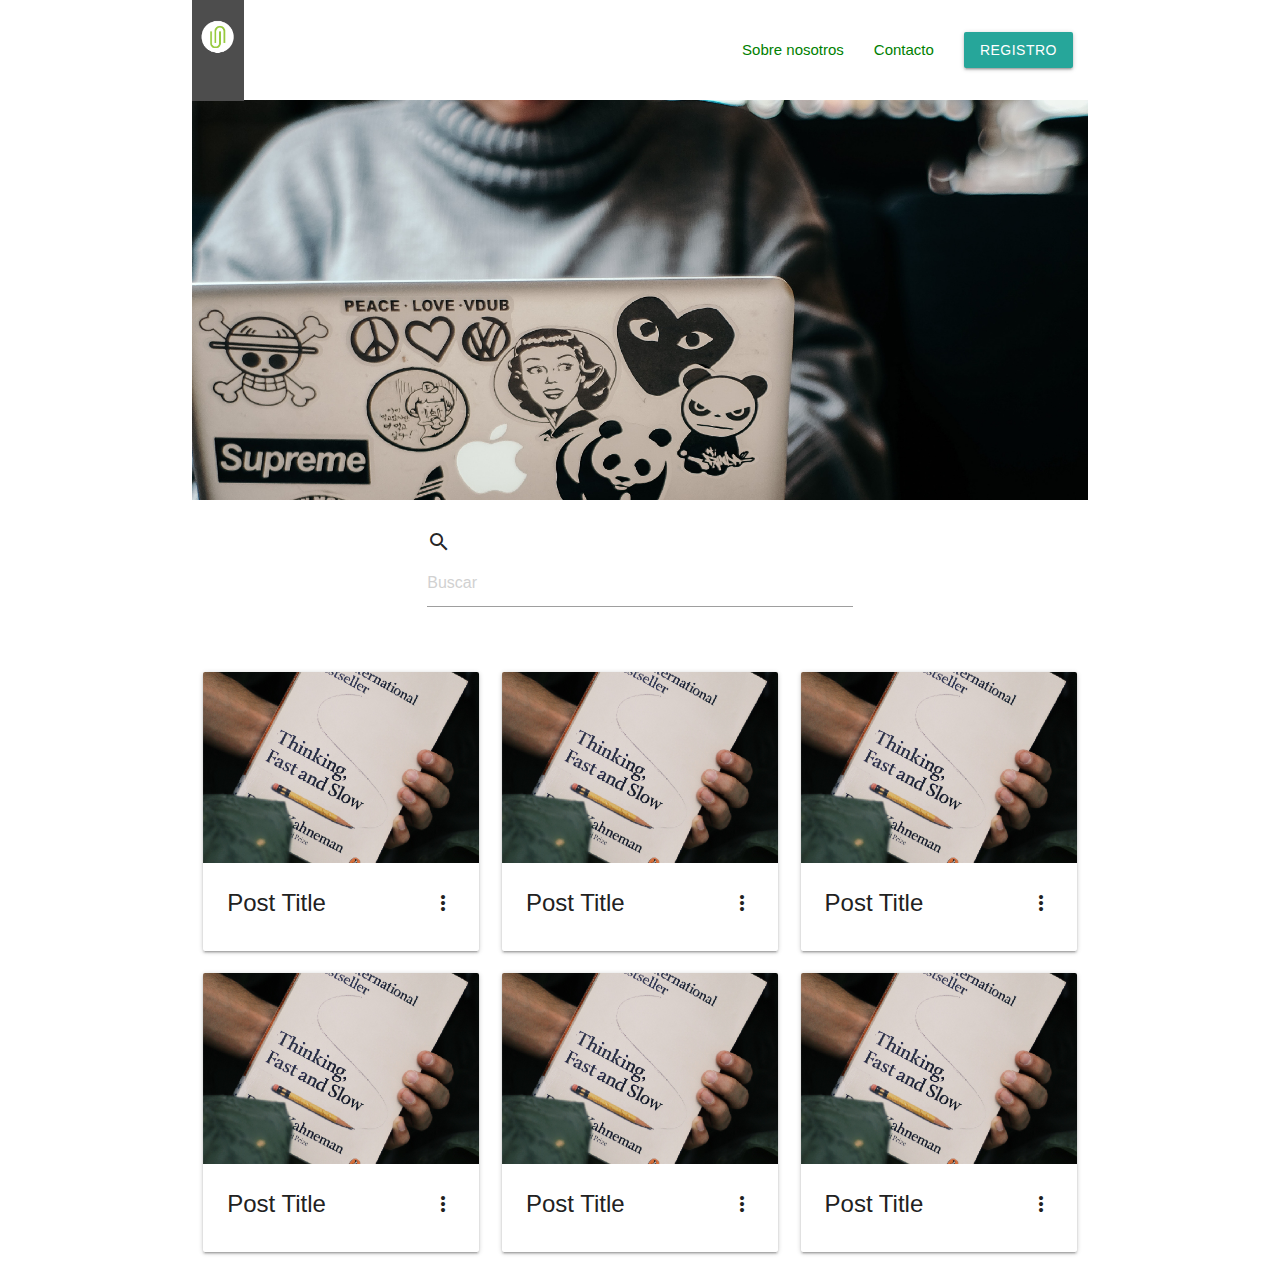
==== index.html @ 3c6ba51d "Estilizando header y cards" ====
<!DOCTYPE html>
<html lang="es">
<head>
    <meta charset="UTF-8">
    <meta name="viewport" content="width=device-width, initial-scale=1.0">
    <title>Mi blog</title>
    <!--Import Google Icon Font-->
    <link href="https://fonts.googleapis.com/icon?family=Material+Icons" rel="stylesheet">
    <!-- Compiled and minified CSS -->
    <link rel="stylesheet" href="https://cdnjs.cloudflare.com/ajax/libs/materialize/1.0.0/css/materialize.min.css">
    <link rel="stylesheet" href="css/main.css">
</head>
<body>
    <header>
        <nav class="container">
            <a href="#" class="brand-logo valign-wrapper">
                <img class="responsive-img left" src="assets/img/Logo.jpg" alt="Logo de blog">
            </a>
            <ul class="right valign-wrapper">
                <li>
                    <a href="#">Sobre nosotros</a>
                </li>
                <li>
                    <a href="#">Contacto</a>
                </li>
                <li>
                    <a class="btn" href="#">Registro</a>
                </li>
            </ul>
        </nav>
        <section class="header-main-pic container"></section>
    </header>
    <main class="container">
        <section >
            <div class="section">
                <div class="row">
                    <div class="col m6 offset-m3 offset-s2 input-field input-container">
                        <i class="material-icons">search</i>
                        <input id="search" type="text" placeholder="Buscar">
                    </div>
                </div>
            </div>
        </section>
        <section>
            <div class="row">
                <article class="col s12 m6 l4">
                    <div class="card">
                        <div class="card-image waves-effect waves-block waves-light">
                            <img src="assets/img/card1.jpg" alt="Imagen de primera card">
                        </div>
                        <div class="card-content">
                            <span class="card-title grey-text activator text-darken-4">
                                Post Title <i class="material-icons right">more_vert</i>
                            </span>
                        </div>
                        <div class="card-reveal">
                            <span class="card-title text-darken-4">Post Title <i class="material-icons right">close</i></span>
                            <p>Here is some more information about this product that is only revealed once clicked on.</p>
                            <a class="waves-effect waves-teal btn-flat teal lighten-5 right" href="post.html"> ir </a>
                        </div>
                    </div>
                </article>
                <article class="col s12 m6 l4">
                    <div class="card">
                        <div class="card-image waves-effect waves-block waves-light">
                            <img src="assets/img/card1.jpg" alt="Imagen de primera card">
                        </div>
                        <div class="card-content">
                            <span class="card-title grey-text activator text-darken-4">
                                Post Title <i class="material-icons right">more_vert</i>
                            </span>
                        </div>
                        <div class="card-reveal">
                            <span class="card-title text-darken-4">Post Title <i class="material-icons right">close</i></span>
                            <p>Here is some more information about this product that is only revealed once clicked on.</p>
                            <a class="waves-effect waves-teal btn-flat teal lighten-5 right" href="post.html"> ir </a>
                        </div>
                    </div>
                </article>
                <article class="col s12 m6 l4">
                    <div class="card">
                        <div class="card-image waves-effect waves-block waves-light">
                            <img src="assets/img/card1.jpg" alt="Imagen de primera card">
                        </div>
                        <div class="card-content">
                            <span class="card-title grey-text activator text-darken-4">
                                Post Title <i class="material-icons right">more_vert</i>
                            </span>
                        </div>
                        <div class="card-reveal">
                            <span class="card-title text-darken-4">Post Title <i class="material-icons right">close</i></span>
                            <p>Here is some more information about this product that is only revealed once clicked on.</p>
                            <a class="waves-effect waves-teal btn-flat teal lighten-5 right" href="post.html"> ir </a>
                        </div>
                    </div>
                </article>
                <article class="col s12 m6 l4">
                    <div class="card">
                        <div class="card-image waves-effect waves-block waves-light">
                            <img src="assets/img/card1.jpg" alt="Imagen de primera card">
                        </div>
                        <div class="card-content">
                            <span class="card-title grey-text activator text-darken-4">
                                Post Title <i class="material-icons right">more_vert</i>
                            </span>
                        </div>
                        <div class="card-reveal">
                            <span class="card-title text-darken-4">Post Title <i class="material-icons right">close</i></span>
                            <p>Here is some more information about this product that is only revealed once clicked on.</p>
                            <a class="waves-effect waves-teal btn-flat teal lighten-5 right" href="post.html"> ir </a>
                        </div>
                    </div>
                </article>
                <article class="col s12 m6 l4">
                    <div class="card">
                        <div class="card-image waves-effect waves-block waves-light">
                            <img src="assets/img/card1.jpg" alt="Imagen de primera card">
                        </div>
                        <div class="card-content">
                            <span class="card-title grey-text activator text-darken-4">
                                Post Title <i class="material-icons right">more_vert</i>
                            </span>
                        </div>
                        <div class="card-reveal">
                            <span class="card-title text-darken-4">Post Title <i class="material-icons right">close</i></span>
                            <p>Here is some more information about this product that is only revealed once clicked on.</p>
                            <a class="waves-effect waves-teal btn-flat teal lighten-5 right" href="post.html"> ir </a>
                        </div>
                    </div>
                </article>
                <article class="col s12 m6 l4">
                    <div class="card">
                        <div class="card-image waves-effect waves-block waves-light">
                            <img src="assets/img/card1.jpg" alt="Imagen de primera card">
                        </div>
                        <div class="card-content">
                            <span class="card-title grey-text activator text-darken-4">
                                Post Title <i class="material-icons right">more_vert</i>
                            </span>
                        </div>
                        <div class="card-reveal">
                            <span class="card-title text-darken-4">Post Title <i class="material-icons right">close</i></span>
                            <p>Here is some more information about this product that is only revealed once clicked on.</p>
                            <a class="waves-effect waves-teal btn-flat teal lighten-5 right" href="post.html"> ir </a>
                        </div>
                    </div>
                </article>
            </div>
        </section>
    </main>
    <footer>

    </footer>

    <!-- Compiled and minified JavaScript -->
    <script src="https://cdnjs.cloudflare.com/ajax/libs/materialize/1.0.0/js/materialize.min.js"></script>
</body>
</html>
---- css/main.css ----
body{
    margin: 0;
    padding: 0;
    display: flex;
    min-height: 100vh;
    flex-direction: column;
}

header{
    height: 500px;
}

header nav{
    height: 100px;
    background-color: white;
    box-shadow: none;
}

nav .brand-logo {
    height: 100px;
    left: 15%;
}

nav .brand-logo img{
    width: 52px;
}

header nav ul{
    height: inherit;
}

header ul a{
    color: green;
}

.header-main-pic{
    /* width: 100%; */
    height: 400px;
    background-image: url("../assets/img/Banner.jpg");   
    background-repeat: no-repeat;
    background-position: center;
    background-size: cover;
}

.buscador{
    margin-bottom: 2px;
}
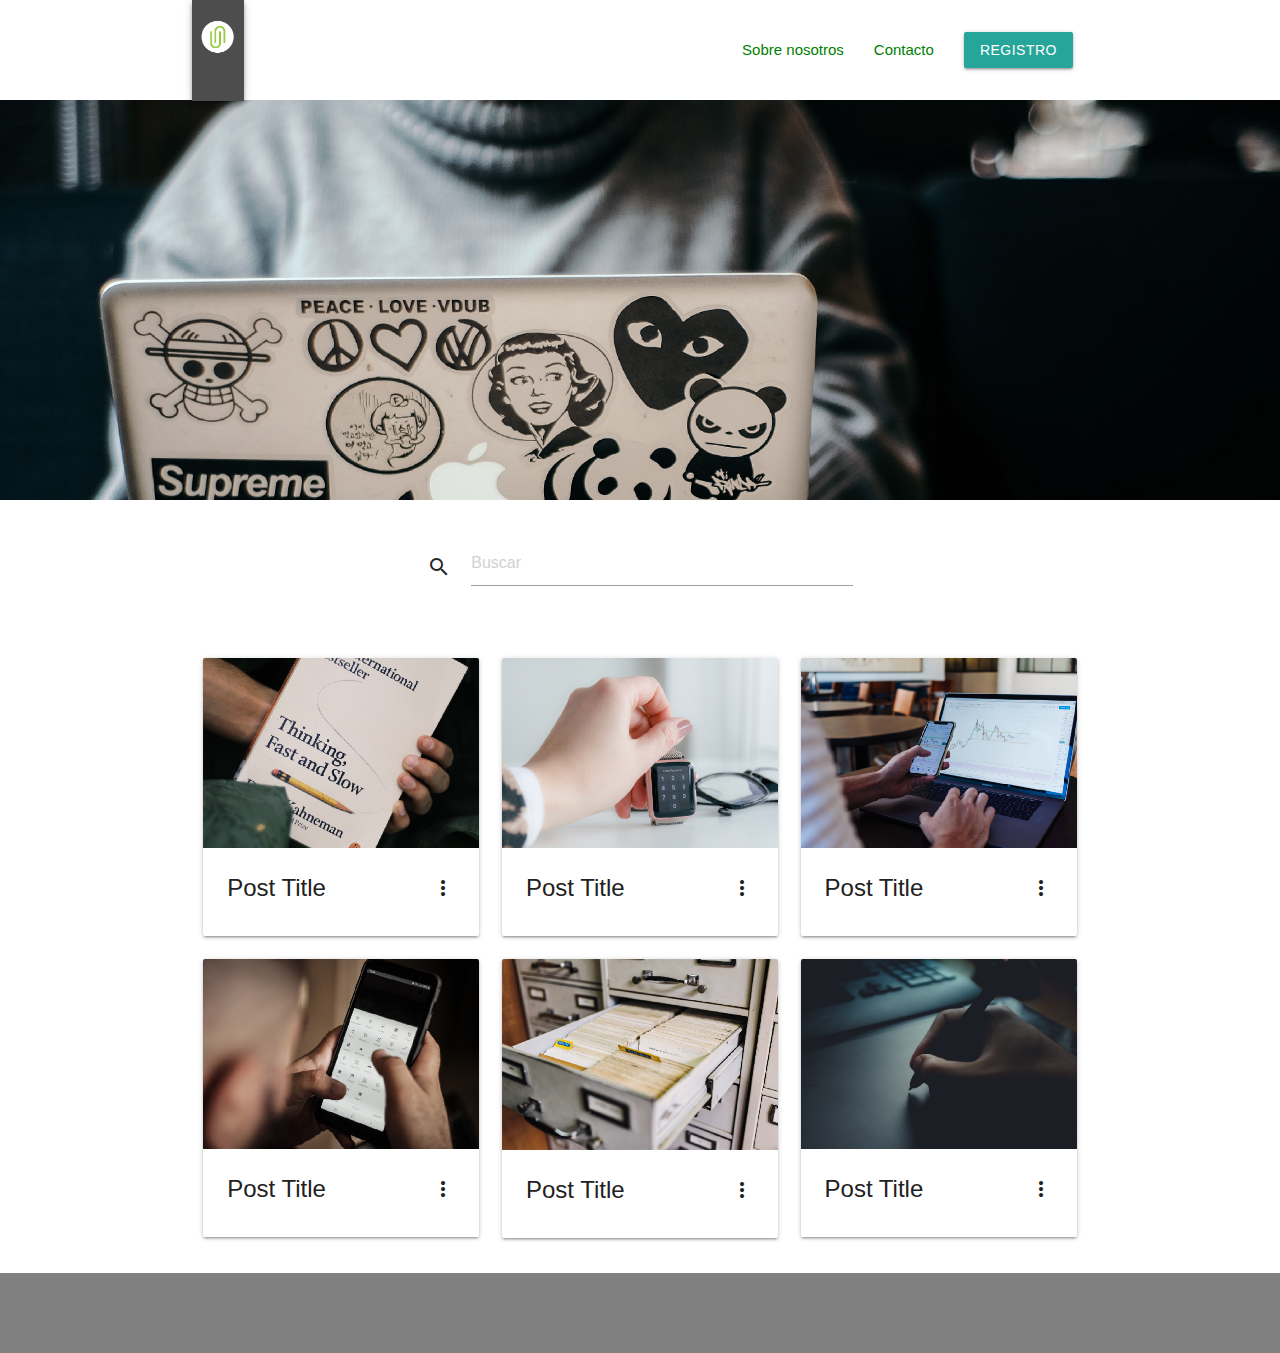
==== commit eb5460c0: "cambio de imagenes y footer agregado" ====
--- a/index.html
+++ b/index.html
@@ -14,7 +14,7 @@
     <header>
         <nav class="container">
             <a href="#" class="brand-logo valign-wrapper">
-                <img class="responsive-img left" src="assets/img/Logo.jpg" alt="Logo de blog">
+                <img class="responsive-img left z-depth-2" src="assets/img/Logo.jpg" alt="Logo de blog">
             </a>
             <ul class="right valign-wrapper">
                 <li>
@@ -31,10 +31,10 @@
         <section class="header-main-pic container"></section>
     </header>
     <main class="container">
-        <section >
+        <section>
             <div class="section">
                 <div class="row">
-                    <div class="col m6 offset-m3 offset-s2 input-field input-container">
+                    <div class="col m6 input-field input-container">
                         <i class="material-icons">search</i>
                         <input id="search" type="text" placeholder="Buscar">
                     </div>
@@ -63,7 +63,7 @@
                 <article class="col s12 m6 l4">
                     <div class="card">
                         <div class="card-image waves-effect waves-block waves-light">
-                            <img src="assets/img/card1.jpg" alt="Imagen de primera card">
+                            <img src="assets/img/card2.jpg" alt="Imagen de primera card">
                         </div>
                         <div class="card-content">
                             <span class="card-title grey-text activator text-darken-4">
@@ -80,7 +80,7 @@
                 <article class="col s12 m6 l4">
                     <div class="card">
                         <div class="card-image waves-effect waves-block waves-light">
-                            <img src="assets/img/card1.jpg" alt="Imagen de primera card">
+                            <img src="assets/img/card3.jpg" alt="Imagen de primera card">
                         </div>
                         <div class="card-content">
                             <span class="card-title grey-text activator text-darken-4">
@@ -97,7 +97,7 @@
                 <article class="col s12 m6 l4">
                     <div class="card">
                         <div class="card-image waves-effect waves-block waves-light">
-                            <img src="assets/img/card1.jpg" alt="Imagen de primera card">
+                            <img src="assets/img/card4.jpg" alt="Imagen de primera card">
                         </div>
                         <div class="card-content">
                             <span class="card-title grey-text activator text-darken-4">
@@ -114,7 +114,7 @@
                 <article class="col s12 m6 l4">
                     <div class="card">
                         <div class="card-image waves-effect waves-block waves-light">
-                            <img src="assets/img/card1.jpg" alt="Imagen de primera card">
+                            <img src="assets/img/card5.jpg" alt="Imagen de primera card">
                         </div>
                         <div class="card-content">
                             <span class="card-title grey-text activator text-darken-4">
@@ -131,7 +131,7 @@
                 <article class="col s12 m6 l4">
                     <div class="card">
                         <div class="card-image waves-effect waves-block waves-light">
-                            <img src="assets/img/card1.jpg" alt="Imagen de primera card">
+                            <img src="assets/img/card6.jpg" alt="Imagen de primera card">
                         </div>
                         <div class="card-content">
                             <span class="card-title grey-text activator text-darken-4">
@@ -148,7 +148,7 @@
             </div>
         </section>
     </main>
-    <footer>
+    <footer class="page-footer">
 
     </footer>
 
--- a/css/main.css
+++ b/css/main.css
@@ -34,7 +34,7 @@
 }
 
 .header-main-pic{
-    /* width: 100%; */
+    width: 100%;
     height: 400px;
     background-image: url("../assets/img/Banner.jpg");   
     background-repeat: no-repeat;
@@ -42,6 +42,24 @@
     background-size: cover;
 }
 
-.buscador{
-    margin-bottom: 2px;
+.input-field.input-container{
+    height: 100px;
+    float: none;
+    display: flex;
+    margin: 0 auto;
+}
+
+.input-field > #search{
+    margin-top: 25px;
+}
+
+.input-container i{
+    margin-top: 40px;
+    margin-right: 20px;
+}
+
+footer.page-footer{
+    height: 80px;
+    background-color: grey;
+    bottom: 0;
 }